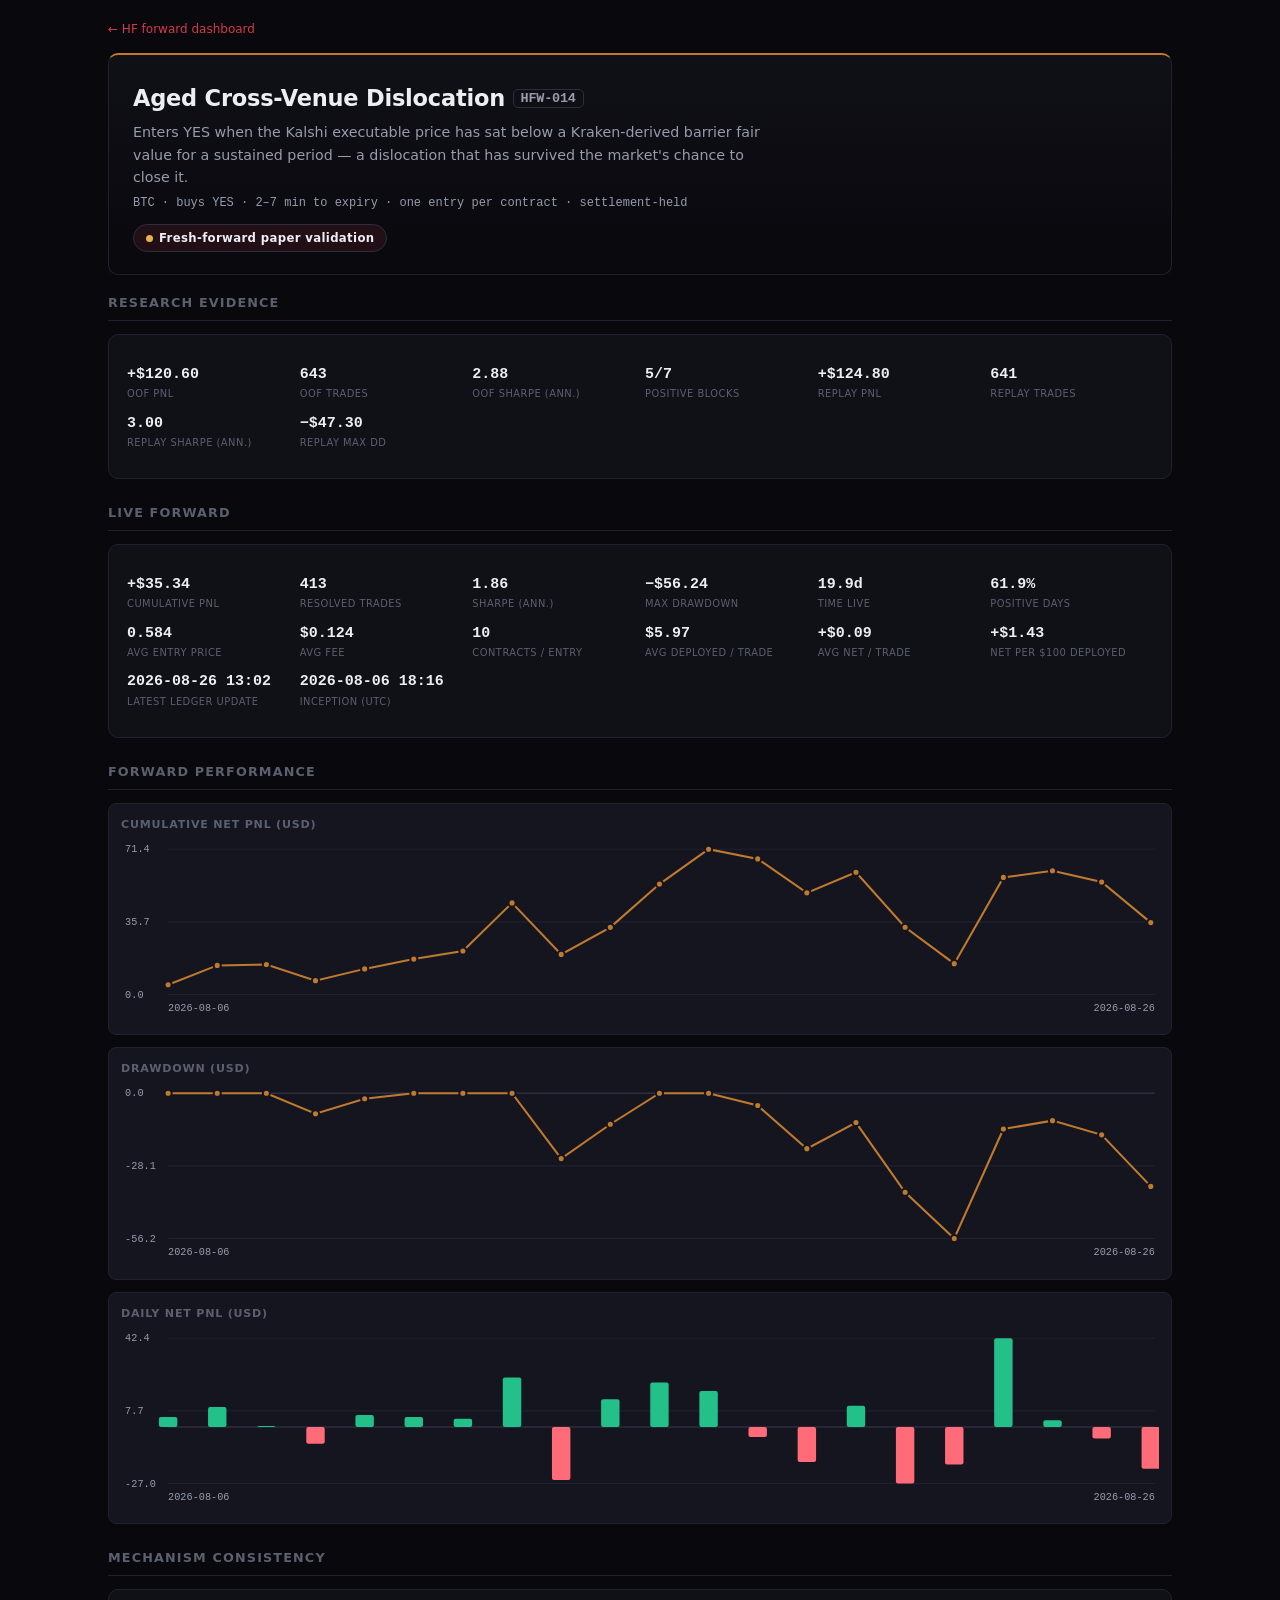
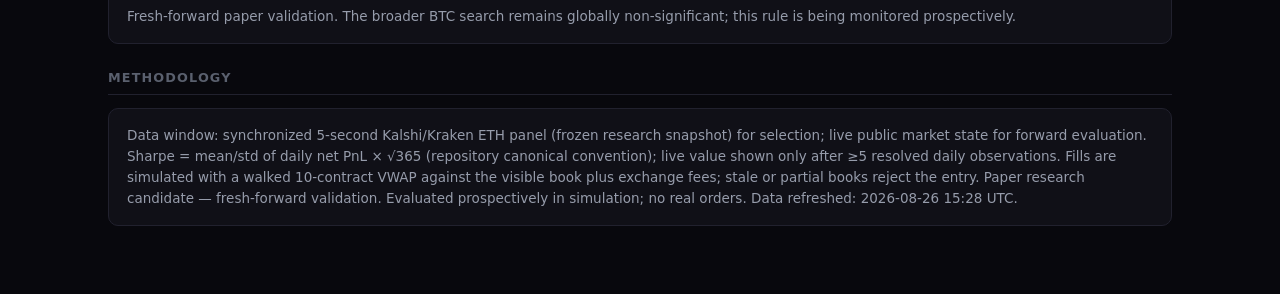
==== dashboard/candidate_hfw014_rpq_btc_v0.html @ 1d4e5007 "Initial public release Curated public subset of a private prediction-market research system.  Contai" ====
<!DOCTYPE html>
<html lang="en">
<head>
<meta charset="utf-8">
<meta name="viewport" content="width=device-width,initial-scale=1">
<title>HFW-014 — Aged Cross-Venue Dislocation — WSS HF</title>
<link rel="stylesheet" href="style.css">
</head>
<body>
<div class="wrap">
<p class="crumb"><a href="index.html">← HF forward dashboard</a></p>

<div class="hero" style="border-top-color:var(--cand-c)">
  <h1 id="c-title"></h1>
  <p class="sub" id="c-mech"></p>
  <p class="sub mono" id="c-window" style="margin-top:6px;font-size:.8em"></p>
  <span class="chip"><span class="dot"></span>Fresh-forward paper validation</span>
</div>

<section>
  <h3>Research Evidence</h3>
  <div class="panel"><div class="kv" id="kv-research"></div></div>
</section>

<section>
  <h3>Live Forward</h3>
  <div class="panel">
    <div class="kv" id="kv-live"></div>
    <div id="live-state"></div>
  </div>
</section>

<section>
  <h3>Forward Performance</h3>
  <div class="chart-box"><h4>Cumulative net PnL (USD)</h4><div id="chart-cum"></div></div>
  <div class="chart-box"><h4>Drawdown (USD)</h4><div id="chart-dd"></div></div>
  <div class="chart-box"><h4>Daily net PnL (USD)</h4><div id="chart-daily"></div></div>
</section>

<section>
  <h3>Mechanism Consistency</h3>
  <div class="panel"><p id="c-ablation"></p></div>
</section>

<section>
  <h3>Methodology</h3>
  <div class="panel"><p id="c-method"></p></div>
</section>

</div>
<script>window.CAND_ID = 'hfw014_rpq_btc_v0';</script>
<script src="candidate.js"></script>
</body>
</html>
---- dashboard/style.css ----
/* WSS HF forward dashboard — extends the brand tokens of research_v1.
   Candidate identity colors validated (dataviz six checks, dark surface):
   XVFV-08 #5d6fe0. */
:root{
  --bg:#08080d;--bg2:#101017;--bg3:#15151f;--surface3:#1c1c28;
  --bd:#21212e;--bd2:#2d2d3e;
  --txt:#edeef2;--dim:#969cab;--muted:#5a606e;
  --pos:#23c08a;--neg:#ff6b78;--warn:#e7b24a;
  --accent:#d6394d;--accent-soft:rgba(214,57,77,.12);
  --cand-a:#5d6fe0;--cand-b:#2e9e7a;--cand-c:#c07a2e;
  --mono:'SF Mono','Fira Code','Consolas','Courier New',monospace}
*{box-sizing:border-box;margin:0;padding:0}
html{scroll-behavior:smooth}
body{font-family:system-ui,-apple-system,BlinkMacSystemFont,'Segoe UI',sans-serif;
  background:var(--bg);color:var(--txt);line-height:1.55;font-size:15px;-webkit-text-size-adjust:100%}
a{color:var(--accent);text-decoration:none}a:hover{text-decoration:underline}
a:focus-visible{outline:2px solid var(--accent);outline-offset:2px;border-radius:3px}
.wrap{max-width:1100px;margin:0 auto;padding:20px 18px 44px}
.mono{font-family:var(--mono)}

/* hero */
.hero{border:1px solid var(--bd);border-top:2px solid var(--accent);border-radius:10px;
  background:linear-gradient(180deg,var(--bg2),var(--bg));padding:26px 24px 22px;margin-bottom:18px}
.hero h1{font-size:1.5em;letter-spacing:-.01em;margin-bottom:6px}
.hero .sub{color:var(--dim);max-width:640px;font-size:.95em}
.chip{display:inline-flex;align-items:center;gap:6px;margin-top:12px;padding:4px 12px;
  border:1px solid var(--bd2);border-radius:999px;background:var(--accent-soft);
  color:var(--txt);font-size:.78em;font-weight:600;letter-spacing:.03em}
.chip .dot{width:7px;height:7px;border-radius:50%;background:var(--warn)}

/* headline metric strip */
.metrics{display:grid;grid-template-columns:repeat(auto-fit,minmax(150px,1fr));gap:10px;margin:16px 0 22px}
.metric{border:1px solid var(--bd);border-radius:8px;background:var(--bg2);padding:12px 14px}
.metric .v{font-family:var(--mono);font-size:1.28em;font-weight:700}
.metric .k{color:var(--muted);font-size:.72em;text-transform:uppercase;letter-spacing:.06em;margin-top:2px}

/* candidate cards */
.cards{display:grid;grid-template-columns:repeat(auto-fit,minmax(320px,1fr));gap:14px;margin-bottom:22px}
.card{border:1px solid var(--bd);border-radius:10px;background:var(--bg2);padding:18px;display:flex;flex-direction:column}
.card.cand-a{border-top:2px solid var(--cand-a)}
.card.cand-b{border-top:2px solid var(--cand-b)}
.card.cand-c{border-top:2px solid var(--cand-c)}

.card h2{font-size:1.06em;display:flex;align-items:baseline;gap:8px;flex-wrap:wrap}
.card h2 .code,h1 .code{font-family:var(--mono);font-size:.6em;color:var(--dim);
  border:1px solid var(--bd2);border-radius:5px;padding:1px 7px;vertical-align:middle}
.card .mech{color:var(--dim);font-size:.88em;margin:8px 0 12px}
.mgroups{display:grid;gap:10px}
.mgroup{border:1px solid var(--bd);border-radius:8px;background:var(--bg3);padding:10px 12px}
.mgroup .glabel{font-size:.68em;letter-spacing:.08em;text-transform:uppercase;color:var(--muted);margin-bottom:6px}
.mrow{display:grid;grid-template-columns:repeat(4,1fr);gap:8px}
.mrow.five{grid-template-columns:repeat(5,1fr)}
.m .v{font-family:var(--mono);font-size:1.0em;font-weight:600}
.m .k{color:var(--muted);font-size:.66em;text-transform:uppercase;letter-spacing:.05em}
.v.pos{color:var(--pos)}.v.neg{color:var(--neg)}.v.na{color:var(--muted)}
.await{display:flex;align-items:center;gap:7px;margin-top:8px;color:var(--dim);font-size:.78em}
.await .dot{width:7px;height:7px;border-radius:50%;background:var(--warn);animation:pulse 2.4s infinite}
@keyframes pulse{0%,100%{opacity:1}50%{opacity:.35}}
.card .more{margin-top:12px;font-size:.84em}

/* sections */
section{margin-bottom:24px}
section>h3{font-size:.85em;letter-spacing:.09em;text-transform:uppercase;color:var(--muted);
  border-bottom:1px solid var(--bd);padding-bottom:7px;margin-bottom:13px}
.panel{border:1px solid var(--bd);border-radius:10px;background:var(--bg2);padding:16px 18px}
.panel p{color:var(--dim);font-size:.9em}
.panel p b{color:var(--txt)}
.btc-facts{display:flex;gap:18px;flex-wrap:wrap;margin-top:10px}
.btc-facts .m .v{font-size:1.05em}

/* architecture strip */
.arch{display:flex;align-items:center;gap:8px;flex-wrap:wrap;font-size:.8em}
.arch .node{border:1px solid var(--bd2);border-radius:7px;background:var(--bg3);
  padding:7px 11px;color:var(--txt);white-space:nowrap}
.arch .plus,.arch .arrow{color:var(--muted);font-family:var(--mono)}
.arch .node.src{border-color:#3a3a52}

/* charts */
.chart-box{border:1px solid var(--bd);border-radius:8px;background:var(--bg3);padding:12px;margin-bottom:12px}
.chart-box h4{font-size:.74em;letter-spacing:.07em;text-transform:uppercase;color:var(--muted);margin-bottom:8px}
.chart-empty{display:flex;flex-direction:column;align-items:center;justify-content:center;
  height:150px;color:var(--muted);font-size:.85em;gap:8px}
.chart-empty .dot{width:8px;height:8px;border-radius:50%;background:var(--warn);animation:pulse 2.4s infinite}
svg text{fill:var(--dim);font-family:var(--mono);font-size:10px}
.grid-line{stroke:var(--bd);stroke-width:1}

/* deep-dive layout */
.crumb{font-size:.8em;color:var(--muted);margin-bottom:14px}
.kv{display:grid;grid-template-columns:repeat(auto-fit,minmax(160px,1fr));gap:10px;margin:12px 0}
.footer-note{border-top:1px solid var(--bd);margin-top:28px;padding-top:14px;
  color:var(--muted);font-size:.78em;max-width:720px}
@media(max-width:640px){
  .mrow,.mrow.five{grid-template-columns:repeat(2,1fr)}
  .hero{padding:20px 16px}
  .wrap{padding:14px 12px 34px}
}
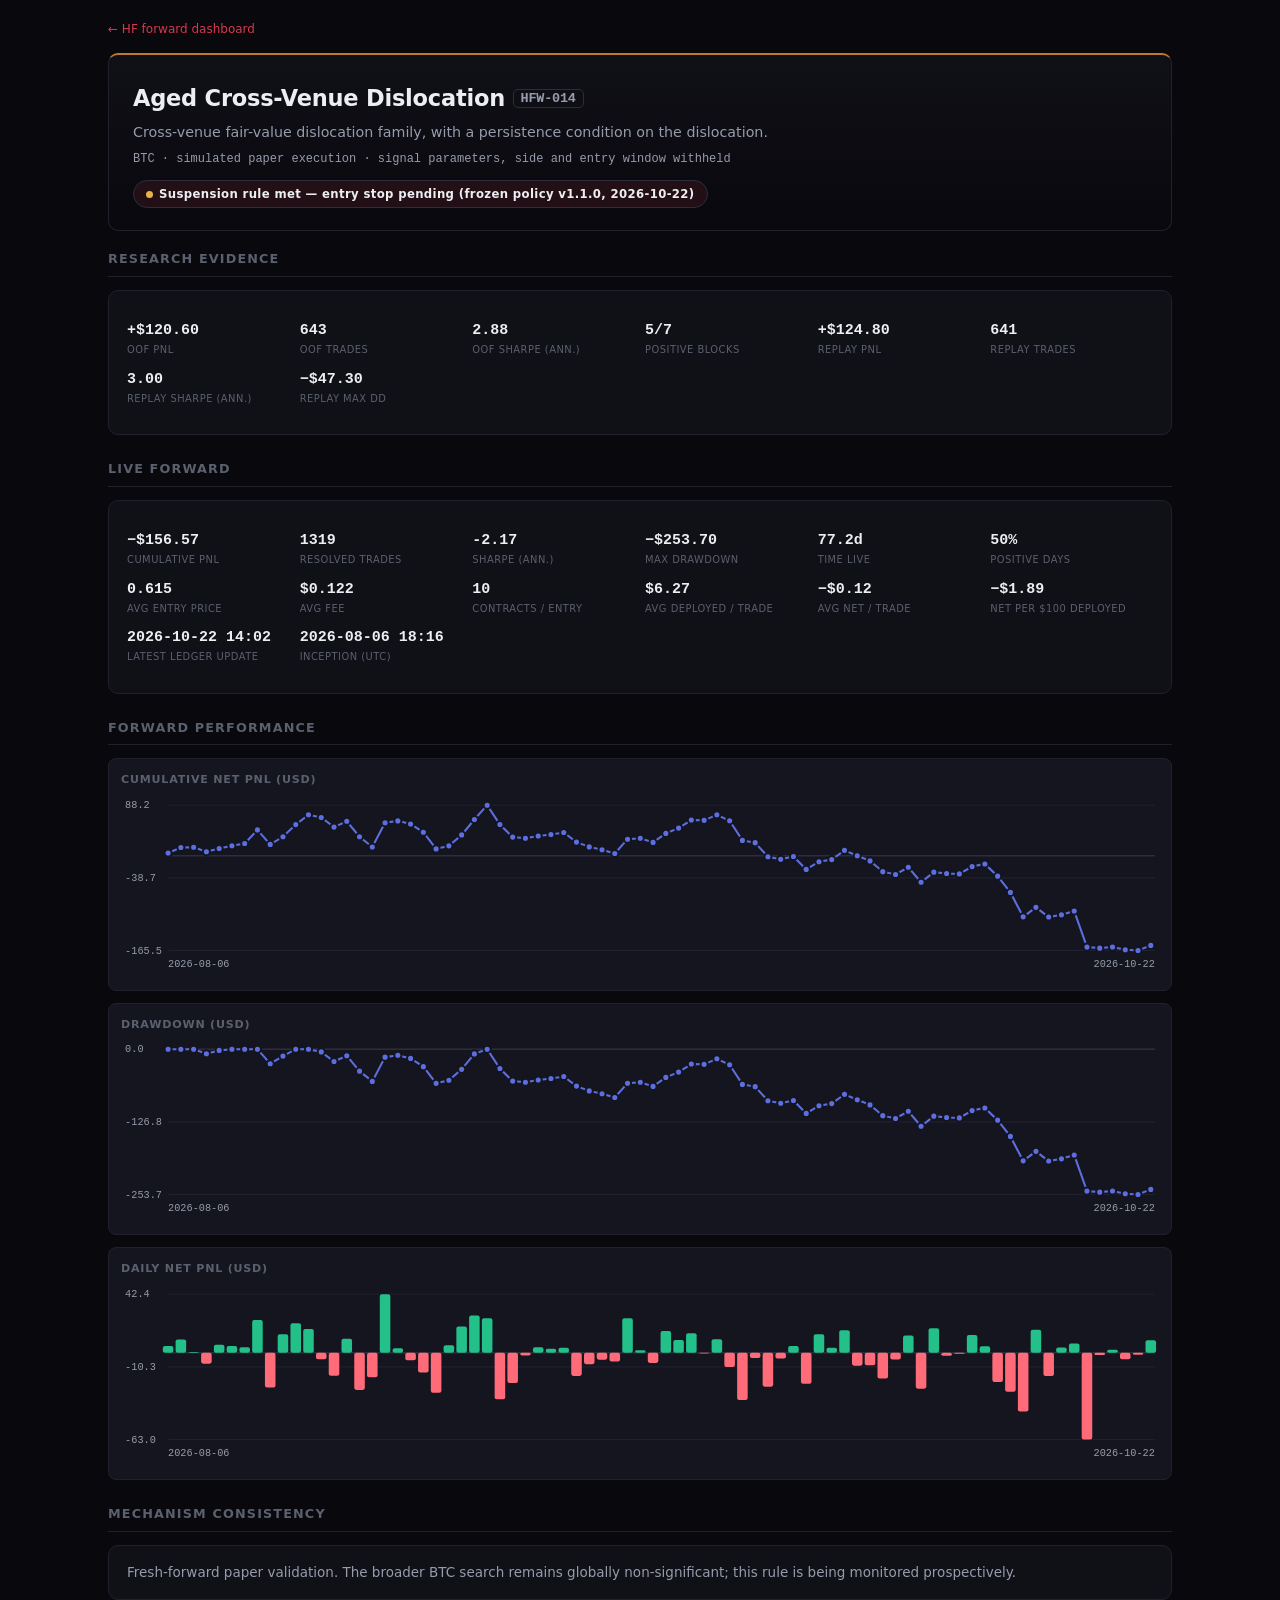
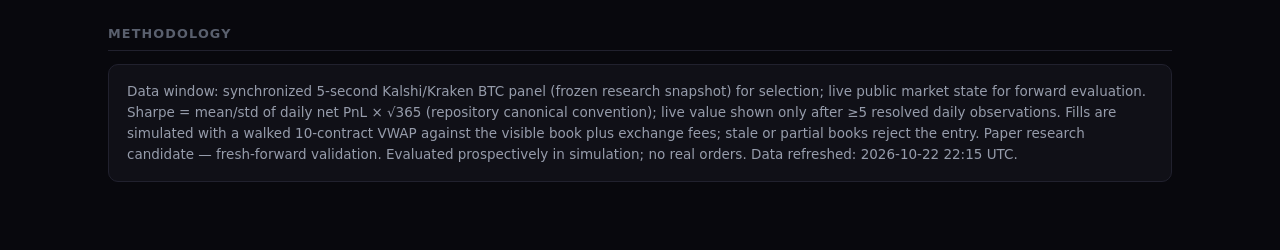
==== commit d6077aa2: "publish dashboard bundle 8017ba0401816bb6 Research pass 2026-10-22: research-question layout (Q1-Q5)" ====
--- a/dashboard/candidate_hfw014_rpq_btc_v0.html
+++ b/dashboard/candidate_hfw014_rpq_btc_v0.html
@@ -14,7 +14,7 @@
   <h1 id="c-title"></h1>
   <p class="sub" id="c-mech"></p>
   <p class="sub mono" id="c-window" style="margin-top:6px;font-size:.8em"></p>
-  <span class="chip"><span class="dot"></span>Fresh-forward paper validation</span>
+  <span class="chip" id="c-status"><span class="dot"></span>Fresh-forward paper validation</span>
 </div>
 
 <section>
--- a/dashboard/style.css
+++ b/dashboard/style.css
@@ -1,6 +1,5 @@
 /* WSS HF forward dashboard — extends the brand tokens of research_v1.
-   Candidate identity colors validated (dataviz six checks, dark surface):
-   XVFV-08 #5d6fe0. */
+   Candidate identity colors validated (dataviz six checks, dark surface). */
 :root{
   --bg:#08080d;--bg2:#101017;--bg3:#15151f;--surface3:#1c1c28;
   --bd:#21212e;--bd2:#2d2d3e;
@@ -94,3 +93,45 @@
   .hero{padding:20px 16px}
   .wrap{padding:14px 12px 34px}
 }
+
+/* research sections (research_pass_2026-10-22) */
+.lede{color:var(--dim);font-size:.9em;margin:-4px 0 12px;max-width:820px}
+.lede b{color:var(--txt)}
+.findings{padding-left:20px;display:grid;gap:10px}
+.findings li{color:var(--dim);font-size:.92em}
+.findings li b{color:var(--txt)}
+.grid2{display:grid;grid-template-columns:repeat(auto-fit,minmax(320px,1fr));gap:12px}
+.grid3{display:grid;grid-template-columns:repeat(auto-fit,minmax(300px,1fr));gap:12px}
+.cap{color:var(--muted);font-size:.74em;margin-top:6px}
+.muted{color:var(--muted)}
+.viz-legend{display:flex;flex-wrap:wrap;gap:6px 16px;font-size:.74em;color:var(--dim);margin:2px 0 8px}
+.viz-legend span{display:inline-flex;align-items:center;gap:6px}
+.viz-legend i{display:inline-block;width:14px;height:0;border-top:2px solid;border-radius:2px}
+.viz-tip{position:fixed;z-index:20;display:none;pointer-events:none;max-width:280px;
+  background:var(--surface3);border:1px solid var(--bd2);border-radius:7px;padding:7px 10px;
+  font-size:.76em;color:var(--txt);box-shadow:0 6px 18px rgba(0,0,0,.45)}
+.tbl-wrap{overflow-x:auto;border:1px solid var(--bd);border-radius:8px}
+.tbl{border-collapse:collapse;width:100%;font-size:.8em;min-width:980px}
+.tbl td .mono,.tbl td.n{white-space:nowrap}
+.tbl th{text-align:left;color:var(--muted);font-weight:600;font-size:.86em;letter-spacing:.03em;
+  text-transform:uppercase;padding:8px 10px;border-bottom:1px solid var(--bd2);background:var(--bg3);white-space:nowrap}
+.tbl td{padding:7px 10px;border-bottom:1px solid var(--bd);color:var(--dim);vertical-align:top;font-variant-numeric:tabular-nums}
+.tbl td b{color:var(--txt)}
+.tbl tr:last-child td{border-bottom:0}
+.tbl .v{font-weight:600}
+.qhead{display:flex;align-items:baseline;gap:10px;flex-wrap:wrap}
+.qtag{font-family:var(--mono);font-size:.72em;color:var(--accent);border:1px solid var(--bd2);border-radius:5px;padding:1px 7px}
+.status-pill{display:inline-block;font-size:.68em;letter-spacing:.04em;text-transform:uppercase;
+  border:1px solid var(--bd2);border-radius:999px;padding:2px 9px;color:var(--warn);margin-left:6px}
+.method dl{display:grid;grid-template-columns:minmax(140px,220px) 1fr;gap:6px 16px;font-size:.86em}
+.method dt{color:var(--txt);font-weight:600}
+.method dd{color:var(--dim)}
+@media(max-width:640px){.method dl{grid-template-columns:1fr}}
+/* experimental shadow cards (classes previously unstyled) */
+.chead{display:flex;justify-content:space-between;align-items:flex-start;gap:10px;flex-wrap:wrap;margin-bottom:6px}
+.ctitle{font-size:1.06em;font-weight:600}
+.csub{color:var(--muted);font-family:var(--mono);font-size:.74em;margin-top:2px}
+.badge{font-family:var(--mono);font-size:.62em;letter-spacing:.03em;border:1px solid var(--bd2);border-radius:999px;padding:3px 9px;color:var(--warn);white-space:nowrap}
+.note{color:var(--dim);font-size:.84em;margin:8px 0}
+.card .mgroup+.mgroup,.card .mgroup+.note{margin-top:10px}
+.card .mrow+.mrow{margin-top:8px}
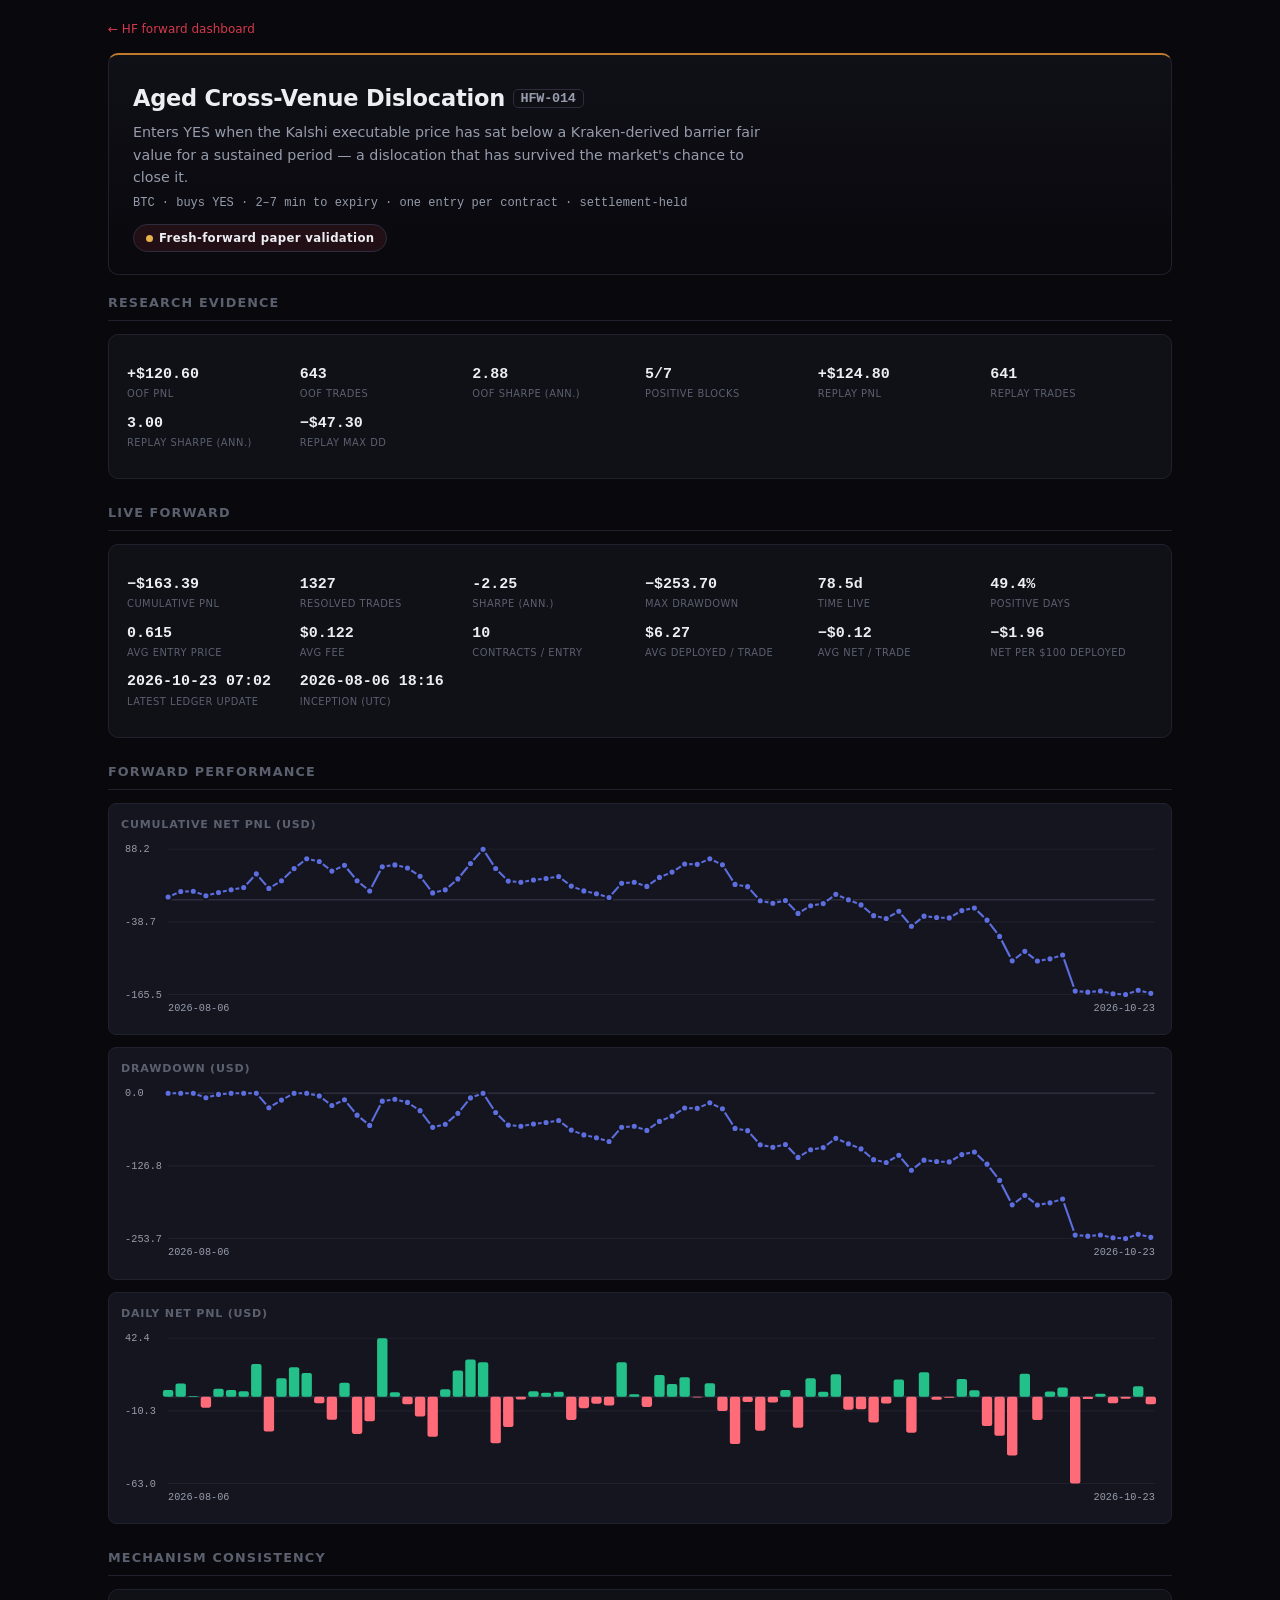
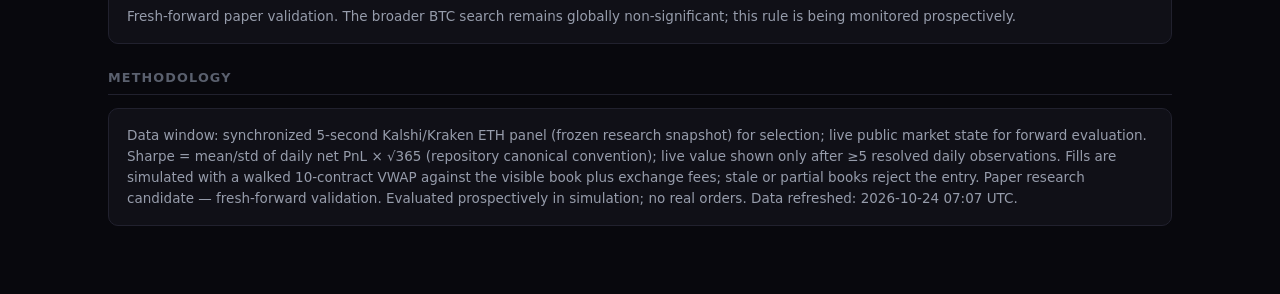
==== commit 8e2ae42f: "publish dashboard bundle 25bcb14f85095a38" ====
--- a/dashboard/candidate_hfw014_rpq_btc_v0.html
+++ b/dashboard/candidate_hfw014_rpq_btc_v0.html
@@ -14,7 +14,7 @@
   <h1 id="c-title"></h1>
   <p class="sub" id="c-mech"></p>
   <p class="sub mono" id="c-window" style="margin-top:6px;font-size:.8em"></p>
-  <span class="chip" id="c-status"><span class="dot"></span>Fresh-forward paper validation</span>
+  <span class="chip"><span class="dot"></span>Fresh-forward paper validation</span>
 </div>
 
 <section>
--- a/dashboard/style.css
+++ b/dashboard/style.css
@@ -1,5 +1,6 @@
 /* WSS HF forward dashboard — extends the brand tokens of research_v1.
-   Candidate identity colors validated (dataviz six checks, dark surface). */
+   Candidate identity colors validated (dataviz six checks, dark surface):
+   XVFV-08 #5d6fe0. */
 :root{
   --bg:#08080d;--bg2:#101017;--bg3:#15151f;--surface3:#1c1c28;
   --bd:#21212e;--bd2:#2d2d3e;
@@ -93,45 +94,3 @@
   .hero{padding:20px 16px}
   .wrap{padding:14px 12px 34px}
 }
-
-/* research sections (research_pass_2026-10-22) */
-.lede{color:var(--dim);font-size:.9em;margin:-4px 0 12px;max-width:820px}
-.lede b{color:var(--txt)}
-.findings{padding-left:20px;display:grid;gap:10px}
-.findings li{color:var(--dim);font-size:.92em}
-.findings li b{color:var(--txt)}
-.grid2{display:grid;grid-template-columns:repeat(auto-fit,minmax(320px,1fr));gap:12px}
-.grid3{display:grid;grid-template-columns:repeat(auto-fit,minmax(300px,1fr));gap:12px}
-.cap{color:var(--muted);font-size:.74em;margin-top:6px}
-.muted{color:var(--muted)}
-.viz-legend{display:flex;flex-wrap:wrap;gap:6px 16px;font-size:.74em;color:var(--dim);margin:2px 0 8px}
-.viz-legend span{display:inline-flex;align-items:center;gap:6px}
-.viz-legend i{display:inline-block;width:14px;height:0;border-top:2px solid;border-radius:2px}
-.viz-tip{position:fixed;z-index:20;display:none;pointer-events:none;max-width:280px;
-  background:var(--surface3);border:1px solid var(--bd2);border-radius:7px;padding:7px 10px;
-  font-size:.76em;color:var(--txt);box-shadow:0 6px 18px rgba(0,0,0,.45)}
-.tbl-wrap{overflow-x:auto;border:1px solid var(--bd);border-radius:8px}
-.tbl{border-collapse:collapse;width:100%;font-size:.8em;min-width:980px}
-.tbl td .mono,.tbl td.n{white-space:nowrap}
-.tbl th{text-align:left;color:var(--muted);font-weight:600;font-size:.86em;letter-spacing:.03em;
-  text-transform:uppercase;padding:8px 10px;border-bottom:1px solid var(--bd2);background:var(--bg3);white-space:nowrap}
-.tbl td{padding:7px 10px;border-bottom:1px solid var(--bd);color:var(--dim);vertical-align:top;font-variant-numeric:tabular-nums}
-.tbl td b{color:var(--txt)}
-.tbl tr:last-child td{border-bottom:0}
-.tbl .v{font-weight:600}
-.qhead{display:flex;align-items:baseline;gap:10px;flex-wrap:wrap}
-.qtag{font-family:var(--mono);font-size:.72em;color:var(--accent);border:1px solid var(--bd2);border-radius:5px;padding:1px 7px}
-.status-pill{display:inline-block;font-size:.68em;letter-spacing:.04em;text-transform:uppercase;
-  border:1px solid var(--bd2);border-radius:999px;padding:2px 9px;color:var(--warn);margin-left:6px}
-.method dl{display:grid;grid-template-columns:minmax(140px,220px) 1fr;gap:6px 16px;font-size:.86em}
-.method dt{color:var(--txt);font-weight:600}
-.method dd{color:var(--dim)}
-@media(max-width:640px){.method dl{grid-template-columns:1fr}}
-/* experimental shadow cards (classes previously unstyled) */
-.chead{display:flex;justify-content:space-between;align-items:flex-start;gap:10px;flex-wrap:wrap;margin-bottom:6px}
-.ctitle{font-size:1.06em;font-weight:600}
-.csub{color:var(--muted);font-family:var(--mono);font-size:.74em;margin-top:2px}
-.badge{font-family:var(--mono);font-size:.62em;letter-spacing:.03em;border:1px solid var(--bd2);border-radius:999px;padding:3px 9px;color:var(--warn);white-space:nowrap}
-.note{color:var(--dim);font-size:.84em;margin:8px 0}
-.card .mgroup+.mgroup,.card .mgroup+.note{margin-top:10px}
-.card .mrow+.mrow{margin-top:8px}
